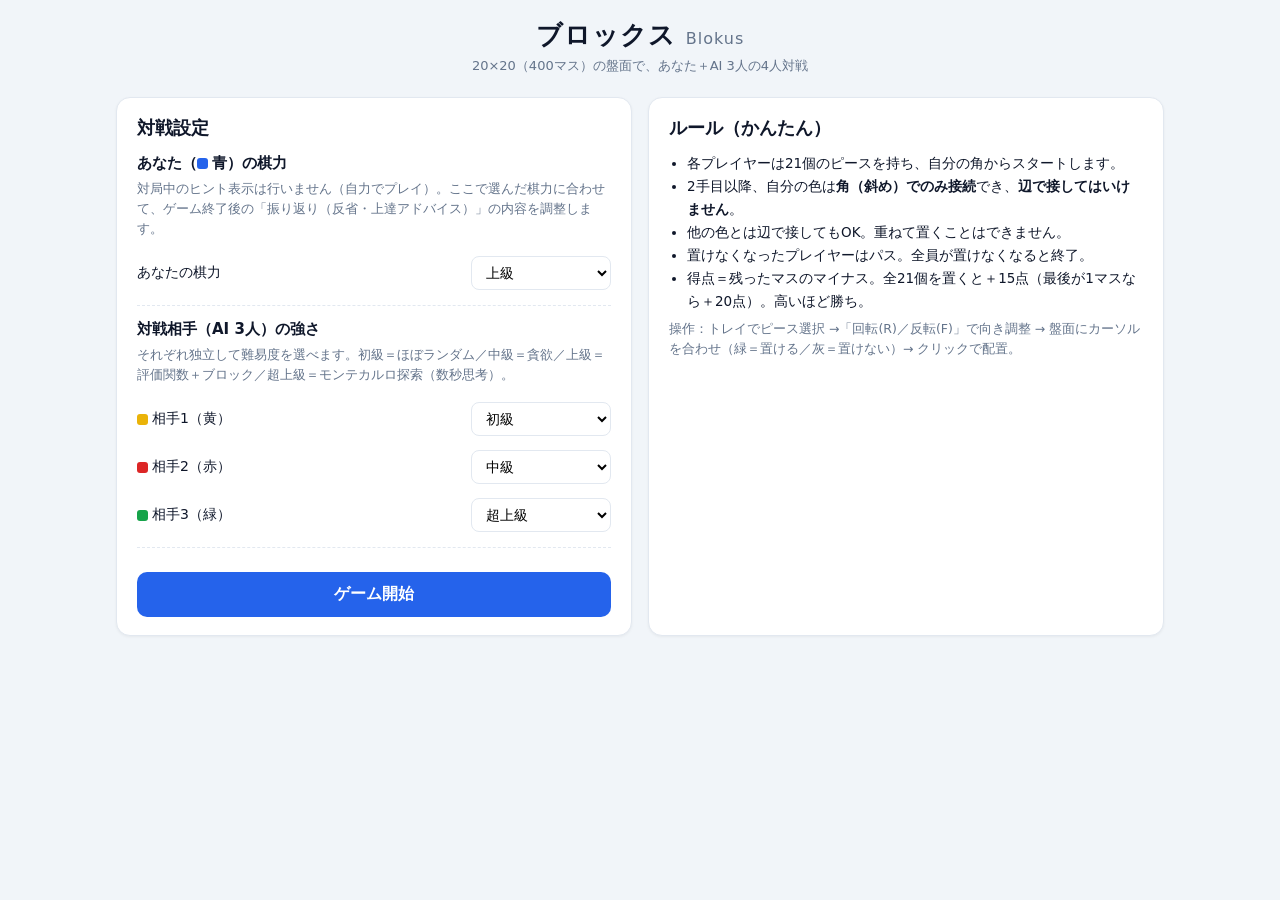
==== index.html @ d07c5888 "feat: ブロックス（vs AI 3人）をスマホ/タッチ対応で公開" ====
<!DOCTYPE html>
<html lang="ja">
<head>
  <meta charset="UTF-8" />
  <meta name="viewport" content="width=device-width, initial-scale=1.0, viewport-fit=cover" />
  <title>ブロックス（Blokus）— 1人 vs AI 3人</title>
  <link rel="stylesheet" href="styles.css" />
</head>
<body>
  <header class="app-header">
    <h1>ブロックス <span>Blokus</span></h1>
    <p class="tagline">20×20（400マス）の盤面で、あなた＋AI 3人の4人対戦</p>
  </header>

  <!-- ============ 設定画面 ============ -->
  <main id="screen-setup" class="screen">
    <div class="card">
      <h2>対戦設定</h2>

      <div class="setup-section">
        <h3>あなた（<span class="dot blue"></span>青）の棋力</h3>
        <p class="hint-text">対局中のヒント表示は行いません（自力でプレイ）。ここで選んだ棋力に合わせて、ゲーム終了後の「振り返り（反省・上達アドバイス）」の内容を調整します。</p>
        <label class="field">
          <span>あなたの棋力</span>
          <select id="sel-human"></select>
        </label>
      </div>

      <div class="setup-section">
        <h3>対戦相手（AI 3人）の強さ</h3>
        <p class="hint-text">それぞれ独立して難易度を選べます。初級＝ほぼランダム／中級＝貪欲／上級＝評価関数＋ブロック／超上級＝モンテカルロ探索（数秒思考）。</p>
        <label class="field">
          <span><span class="dot yellow"></span>相手1（黄）</span>
          <select id="sel-opp-1"></select>
        </label>
        <label class="field">
          <span><span class="dot red"></span>相手2（赤）</span>
          <select id="sel-opp-2"></select>
        </label>
        <label class="field">
          <span><span class="dot green"></span>相手3（緑）</span>
          <select id="sel-opp-3"></select>
        </label>
      </div>

      <button id="btn-start" class="primary">ゲーム開始</button>
    </div>

    <div class="card rules-card">
      <h2>ルール（かんたん）</h2>
      <ul>
        <li>各プレイヤーは21個のピースを持ち、自分の角からスタートします。</li>
        <li>2手目以降、自分の色は<b>角（斜め）でのみ接続</b>でき、<b>辺で接してはいけません</b>。</li>
        <li>他の色とは辺で接してもOK。重ねて置くことはできません。</li>
        <li>置けなくなったプレイヤーはパス。全員が置けなくなると終了。</li>
        <li>得点＝残ったマスのマイナス。全21個を置くと＋15点（最後が1マスなら＋20点）。高いほど勝ち。</li>
      </ul>
      <p class="hint-text">操作：トレイでピース選択 →「回転(R)／反転(F)」で向き調整 → 盤面にカーソルを合わせ（緑＝置ける／灰＝置けない）→ クリックで配置。</p>
    </div>
  </main>

  <!-- ============ ゲーム画面 ============ -->
  <main id="screen-game" class="screen hidden">
    <div class="game-layout">
      <div class="board-wrap">
        <div id="turn-banner" class="turn-banner">　</div>
        <canvas id="board"></canvas>
      </div>

      <aside class="side">
        <div id="scoreboard" class="scoreboard"></div>

        <div id="controls" class="controls">
          <div class="control-row">
            <button id="btn-rotate">回転 (R)</button>
            <button id="btn-flip">反転 (F)</button>
            <button id="btn-deselect">選択解除</button>
          </div>
          <div class="control-row">
            <button id="btn-pass" disabled>パス</button>
          </div>
        </div>

        <h3 class="tray-title" id="tray-title">あなたのピース（全21種）</h3>
        <div id="tray" class="tray"></div>
      </aside>
    </div>

    <!-- スマホ専用の下部固定バー（タッチ配置の微調整＋確定）。
         デスクトップでは CSS で display:none。回転/反転/解除/パスは上の #controls を流用。 -->
    <div id="action-bar" class="action-bar">
      <div class="nudge-pad" aria-label="位置の微調整">
        <button id="btn-nudge-up" aria-label="上へ">↑</button>
        <button id="btn-nudge-left" aria-label="左へ">←</button>
        <button id="btn-nudge-right" aria-label="右へ">→</button>
        <button id="btn-nudge-down" aria-label="下へ">↓</button>
      </div>
      <button id="btn-confirm" class="confirm" disabled>確定</button>
    </div>

    <div id="toast" class="toast"></div>
  </main>

  <!-- ============ 結果画面 ============ -->
  <main id="screen-end" class="screen hidden">
    <div class="card">
      <h2>結果</h2>
      <p id="winner-text" class="winner-text"></p>
      <div id="final-list" class="final-list"></div>
    </div>

    <div class="card">
      <h2>振り返り（今回の対局）</h2>
      <div id="reflection" class="reflection"></div>
    </div>

    <div class="card">
      <h2>上達ノート（蓄積）</h2>
      <p id="history-summary" class="hint-text"></p>
      <div class="control-row">
        <button id="btn-export">ノートを書き出す（.md）</button>
        <button id="btn-clear">記録を消去</button>
      </div>
      <details>
        <summary>過去の振り返りを表示</summary>
        <div id="history-list" class="history-list"></div>
      </details>
      <button id="btn-restart" class="primary">もう一度（設定へ戻る）</button>
    </div>
  </main>

  <script src="js/constants.js"></script>
  <script src="js/pieces.js"></script>
  <script src="js/rules.js"></script>
  <script src="js/state.js"></script>
  <script src="js/ai.js"></script>
  <script src="js/analysis.js"></script>
  <script src="js/store.js"></script>
  <script src="js/render.js"></script>
  <script src="js/ui.js"></script>
  <script src="js/main.js"></script>
</body>
</html>
---- styles.css ----
:root {
  --blue: #2563eb;
  --yellow: #eab308;
  --red: #dc2626;
  --green: #16a34a;
  --bg: #f1f5f9;
  --card: #ffffff;
  --ink: #0f172a;
  --muted: #64748b;
  --line: #e2e8f0;
}

* { box-sizing: border-box; }

body {
  margin: 0;
  font-family: "Hiragino Kaku Gothic ProN", "Yu Gothic", Meiryo, system-ui, sans-serif;
  background: var(--bg);
  color: var(--ink);
}

.app-header {
  text-align: center;
  padding: 18px 12px 6px;
}
.app-header h1 { margin: 0; font-size: 26px; letter-spacing: 1px; }
.app-header h1 span { color: var(--muted); font-size: 16px; font-weight: 500; }
.tagline { margin: 4px 0 0; color: var(--muted); font-size: 13px; }

.screen { max-width: 1080px; margin: 0 auto; padding: 16px; }
.screen.hidden { display: none; }

/* ---- setup ---- */
/* :not(.hidden) so the .hidden display:none utility still wins when toggled
 * (an id selector's display would otherwise override the class rule). */
#screen-setup:not(.hidden) { display: grid; grid-template-columns: 1fr 1fr; gap: 16px; }
@media (max-width: 760px) { #screen-setup:not(.hidden) { grid-template-columns: 1fr; } }

.card {
  background: var(--card);
  border: 1px solid var(--line);
  border-radius: 14px;
  padding: 18px 20px;
  box-shadow: 0 1px 3px rgba(0,0,0,0.05);
}
.card h2 { margin: 0 0 12px; font-size: 18px; }
.card h3 { margin: 14px 0 6px; font-size: 15px; }

.setup-section { padding-bottom: 8px; border-bottom: 1px dashed var(--line); margin-bottom: 10px; }
.hint-text { color: var(--muted); font-size: 12.5px; line-height: 1.6; margin: 4px 0 10px; }

.field {
  display: flex; align-items: center; justify-content: space-between;
  gap: 10px; padding: 7px 0;
}
.field span { font-size: 14px; }
.field select {
  flex: 0 0 140px; padding: 7px 10px; font-size: 14px;
  border: 1px solid var(--line); border-radius: 8px; background: #fff;
}

.dot { display: inline-block; width: 11px; height: 11px; border-radius: 3px; margin-right: 4px; vertical-align: middle; }
.dot.blue { background: var(--blue); }
.dot.yellow { background: var(--yellow); }
.dot.red { background: var(--red); }
.dot.green { background: var(--green); }

button.primary {
  margin-top: 14px; width: 100%; padding: 12px;
  background: var(--blue); color: #fff; border: none; border-radius: 10px;
  font-size: 16px; font-weight: 600; cursor: pointer;
}
/* hover effects only on real pointers — avoids sticky :hover after touch taps */
@media (hover: hover) {
  button.primary:hover { filter: brightness(1.05); }
}

.rules-card ul { margin: 6px 0; padding-left: 18px; line-height: 1.7; font-size: 13.5px; }

/* ---- game ---- */
.game-layout { display: grid; grid-template-columns: 660px 1fr; gap: 18px; align-items: start; }
@media (max-width: 980px) { .game-layout { grid-template-columns: 1fr; } }

.board-wrap { display: flex; flex-direction: column; gap: 10px; }
.turn-banner {
  font-size: 17px; font-weight: 700; padding: 10px 14px;
  background: #fff; border: 2px solid var(--line); border-left-width: 8px; border-radius: 10px;
}
#board {
  width: 100%; max-width: 660px; aspect-ratio: 1 / 1;
  background: #fff; border: 1px solid var(--line); border-radius: 10px;
  touch-action: none; cursor: pointer;
}

.side { display: flex; flex-direction: column; gap: 14px; }

.scoreboard { display: flex; flex-direction: column; gap: 6px; }
.score-row {
  display: flex; align-items: center; gap: 10px;
  padding: 8px 10px; border: 1px solid var(--line); border-radius: 10px; background: #fff;
}
.score-row.active { outline: 2px solid var(--blue); }
.score-row.finished { opacity: 0.55; }
.swatch { width: 18px; height: 18px; border-radius: 5px; flex: 0 0 auto; }
.score-info { font-size: 13px; line-height: 1.4; }
.score-info small { color: var(--muted); }

.controls { display: flex; flex-direction: column; gap: 8px; }
.control-row { display: flex; gap: 8px; align-items: center; flex-wrap: wrap; }
.controls button {
  padding: 9px 12px; border: 1px solid var(--line); background: #fff; border-radius: 8px;
  font-size: 14px; cursor: pointer;
}
@media (hover: hover) {
  .controls button:hover:not(:disabled) { background: #f8fafc; }
}
.controls button:disabled { opacity: 0.45; cursor: not-allowed; }
.toggle { display: flex; align-items: center; gap: 6px; font-size: 13px; color: var(--muted); cursor: pointer; }

/* ---- mobile action bar (touch place: nudge + confirm). Hidden on desktop. ---- */
.action-bar { display: none; }
.nudge-pad { display: grid; }
.nudge-pad button {
  border: 1px solid var(--line); border-radius: 8px; background: #fff;
  font-size: 18px; line-height: 1; cursor: pointer;
}
.action-bar .confirm {
  border: none; border-radius: 10px; color: #fff; background: var(--muted);
  font-size: 17px; font-weight: 700; cursor: pointer;
}
.action-bar .confirm.legal { background: var(--green); }
.action-bar .confirm.illegal { background: var(--muted); }
.action-bar .confirm:disabled { opacity: 0.5; cursor: not-allowed; }

.tray-title { margin: 4px 0 0; font-size: 14px; }
.tray {
  display: grid; grid-template-columns: repeat(auto-fill, minmax(58px, 1fr));
  gap: 6px; max-height: 360px; overflow-y: auto; padding: 4px;
  border: 1px solid var(--line); border-radius: 10px; background: #fff;
}
.piece-tile {
  display: flex; align-items: center; justify-content: center;
  padding: 2px; border: 1px solid var(--line); border-radius: 8px; background: #fff; cursor: pointer;
}
@media (hover: hover) {
  .piece-tile:hover { background: #f1f5f9; }
}
.piece-tile.selected { outline: 2px solid var(--blue); background: #eff6ff; }

.toast {
  position: fixed; left: 50%; bottom: 28px; transform: translateX(-50%);
  background: rgba(15,23,42,0.92); color: #fff; padding: 10px 18px; border-radius: 999px;
  font-size: 14px; opacity: 0; pointer-events: none; transition: opacity 0.25s;
}
.toast.show { opacity: 1; }

/* ---- end ---- */
#screen-end:not(.hidden) { display: flex; flex-direction: column; gap: 16px; }
.winner-text { font-size: 20px; font-weight: 700; text-align: center; margin: 6px 0 16px; }

.reflection .ref-summary { font-size: 15px; margin: 0 0 10px; }
.reflection h3 { font-size: 15px; margin: 14px 0 4px; padding-left: 8px; border-left: 4px solid var(--line); }
.reflection h3.ref-good { border-left-color: var(--green); }
.reflection h3.ref-bad { border-left-color: var(--red); }
.reflection h3.ref-tip { border-left-color: var(--blue); }
.ref-list { margin: 4px 0; padding-left: 20px; line-height: 1.7; font-size: 13.5px; }
.ref-list li { margin-bottom: 3px; }

.history-list { display: flex; flex-direction: column; gap: 6px; margin-top: 8px; }
.hist-row {
  display: grid; grid-template-columns: 1fr auto; gap: 4px 12px; align-items: baseline;
  padding: 8px 10px; border: 1px solid var(--line); border-radius: 8px; background: #fff; font-size: 13px;
}
.hist-row small { grid-column: 1 / -1; color: var(--muted); }
.final-list { display: flex; flex-direction: column; gap: 8px; }
.final-row {
  display: flex; align-items: center; gap: 12px;
  padding: 10px 14px; border: 1px solid var(--line); border-radius: 10px; background: #fff;
}
.final-row.winner { border-color: var(--yellow); background: #fffbeb; }
.final-row .rank { font-weight: 700; width: 36px; }
.final-row .pts { margin-left: auto; color: var(--muted); font-size: 14px; }

/* ============================================================
   Mobile / touch layout (≤980px, matches .game-layout collapse).
   Two fixed bottom bars: #controls (rotate/flip/deselect/pass)
   and .action-bar (nudge + confirm). Board capped so everything fits.
   ============================================================ */
@media (max-width: 980px) {
  /* board: never taller than ~70vh so the bars + banner stay on screen */
  #board {
    max-width: none;
    width: min(96vw, 70vh);
    margin: 0 auto;
  }
  .board-wrap { align-items: center; }

  /* leave room at the bottom for the two stacked fixed bars */
  #screen-game:not(.hidden) { padding-bottom: 172px; }

  /* row 1 (above action bar): rotate / flip / deselect / pass */
  #controls {
    position: fixed; left: 0; right: 0; bottom: 60px; z-index: 40;
    margin: 0; padding: 8px 10px; gap: 8px;
    background: rgba(255, 255, 255, 0.97);
    border-top: 1px solid var(--line);
    -webkit-backdrop-filter: blur(4px); backdrop-filter: blur(4px);
  }
  .controls .control-row { flex-wrap: nowrap; }
  .controls button { min-height: 44px; flex: 1; }
  #btn-pass { flex: 1; }

  /* row 2 (bottom): nudge pad + confirm */
  .action-bar {
    display: flex; align-items: center; justify-content: space-between; gap: 12px;
    position: fixed; left: 0; right: 0; bottom: 0; z-index: 41;
    padding: 8px 12px;
    padding-bottom: calc(8px + env(safe-area-inset-bottom));
    background: rgba(255, 255, 255, 0.97);
    border-top: 1px solid var(--line);
    -webkit-backdrop-filter: blur(4px); backdrop-filter: blur(4px);
  }
  .nudge-pad {
    grid-template-columns: repeat(3, 40px);
    grid-template-rows: repeat(2, 34px);
    gap: 4px;
  }
  .nudge-pad button { min-height: 34px; }
  .nudge-pad #btn-nudge-up    { grid-area: 1 / 2; }
  .nudge-pad #btn-nudge-left  { grid-area: 2 / 1; }
  .nudge-pad #btn-nudge-down  { grid-area: 2 / 2; }
  .nudge-pad #btn-nudge-right { grid-area: 2 / 3; }
  .action-bar .confirm { flex: 1; min-height: 48px; }

  /* compact scoreboard so the scrollable column stays short */
  .scoreboard { gap: 4px; }
  .score-row { padding: 6px 8px; }
  .swatch { width: 14px; height: 14px; }
  .score-info { font-size: 12px; }

  .tray { max-height: 220px; }

  /* toast must clear both fixed bars */
  .toast { bottom: 124px; z-index: 50; }
}

/* very narrow phones: tighten the nudge pad so the bar doesn't overflow */
@media (max-width: 360px) {
  .nudge-pad { grid-template-columns: repeat(3, 34px); }
}
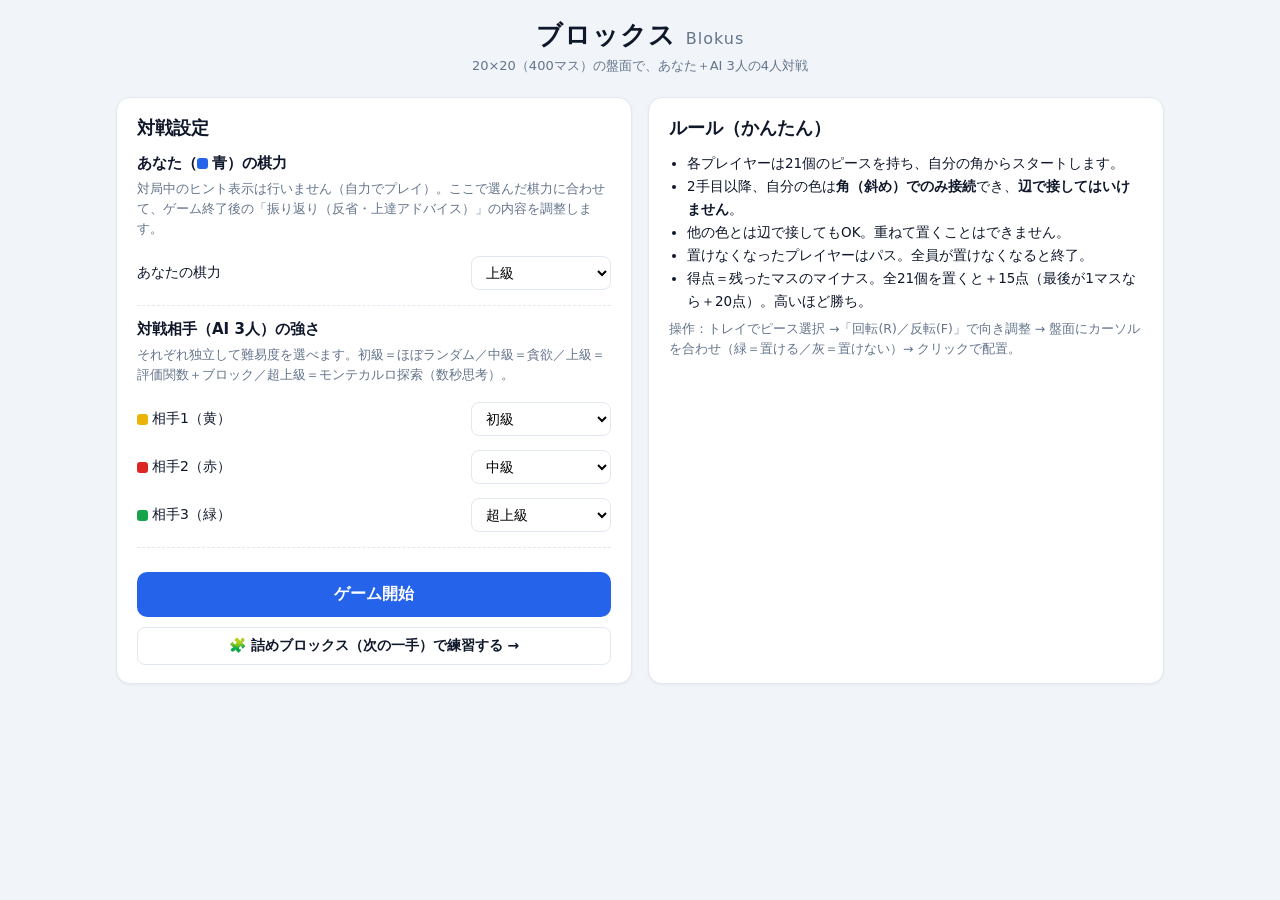
==== commit 7eb34ad2: "feat: 詰めブロックス（次の一手）パズルをレベル別で追加（スマホ対応） 将棋の詰将棋のように「次の最善の1手」を当てるパズルモードを別ページで新設。 既存の window.BK エンジン（rule" ====
--- a/index.html
+++ b/index.html
@@ -3,6 +3,9 @@
 <head>
   <meta charset="UTF-8" />
   <meta name="viewport" content="width=device-width, initial-scale=1.0, viewport-fit=cover" />
+  <!-- Defense-in-depth: only same-origin scripts/styles; no inline <script>, no
+       external resources, no plugins. Blocks injected-handler XSS at the browser. -->
+  <meta http-equiv="Content-Security-Policy" content="default-src 'self'; script-src 'self'; style-src 'self' 'unsafe-inline'; img-src 'self' data:; connect-src 'self'; object-src 'none'; base-uri 'none'; form-action 'none'" />
   <title>ブロックス（Blokus）— 1人 vs AI 3人</title>
   <link rel="stylesheet" href="styles.css" />
 </head>
@@ -44,6 +47,7 @@
       </div>
 
       <button id="btn-start" class="primary">ゲーム開始</button>
+      <a class="link-btn wide" href="puzzle.html">🧩 詰めブロックス（次の一手）で練習する →</a>
     </div>
 
     <div class="card rules-card">
--- a/styles.css
+++ b/styles.css
@@ -76,6 +76,15 @@
 }
 
 .rules-card ul { margin: 6px 0; padding-left: 18px; line-height: 1.7; font-size: 13.5px; }
+
+/* link styled as a button (cross-page navigation: 対戦 ⇄ 詰めブロックス) */
+.link-btn {
+  display: inline-flex; align-items: center; justify-content: center;
+  padding: 9px 12px; border: 1px solid var(--line); border-radius: 8px;
+  background: #fff; color: var(--ink); text-decoration: none; font-size: 14px; cursor: pointer;
+}
+@media (hover: hover) { .link-btn:hover { background: #f8fafc; } }
+.link-btn.wide { width: 100%; margin-top: 10px; font-weight: 600; }
 
 /* ---- game ---- */
 .game-layout { display: grid; grid-template-columns: 660px 1fr; gap: 18px; align-items: start; }
@@ -240,6 +249,13 @@
 
   .tray { max-height: 220px; }
 
+  /* スマホでは「駒（トレイ）」を上、「順番（スコアボード）」を下に並べ替える。
+     .side は縦並び flex なので order だけで入れ替わる（#controls は position:fixed
+     で別管理なので影響なし）。 */
+  .side .tray-title { order: 1; }
+  .side .tray       { order: 2; }
+  .side .scoreboard { order: 3; }
+
   /* toast must clear both fixed bars */
   .toast { bottom: 124px; z-index: 50; }
 }
